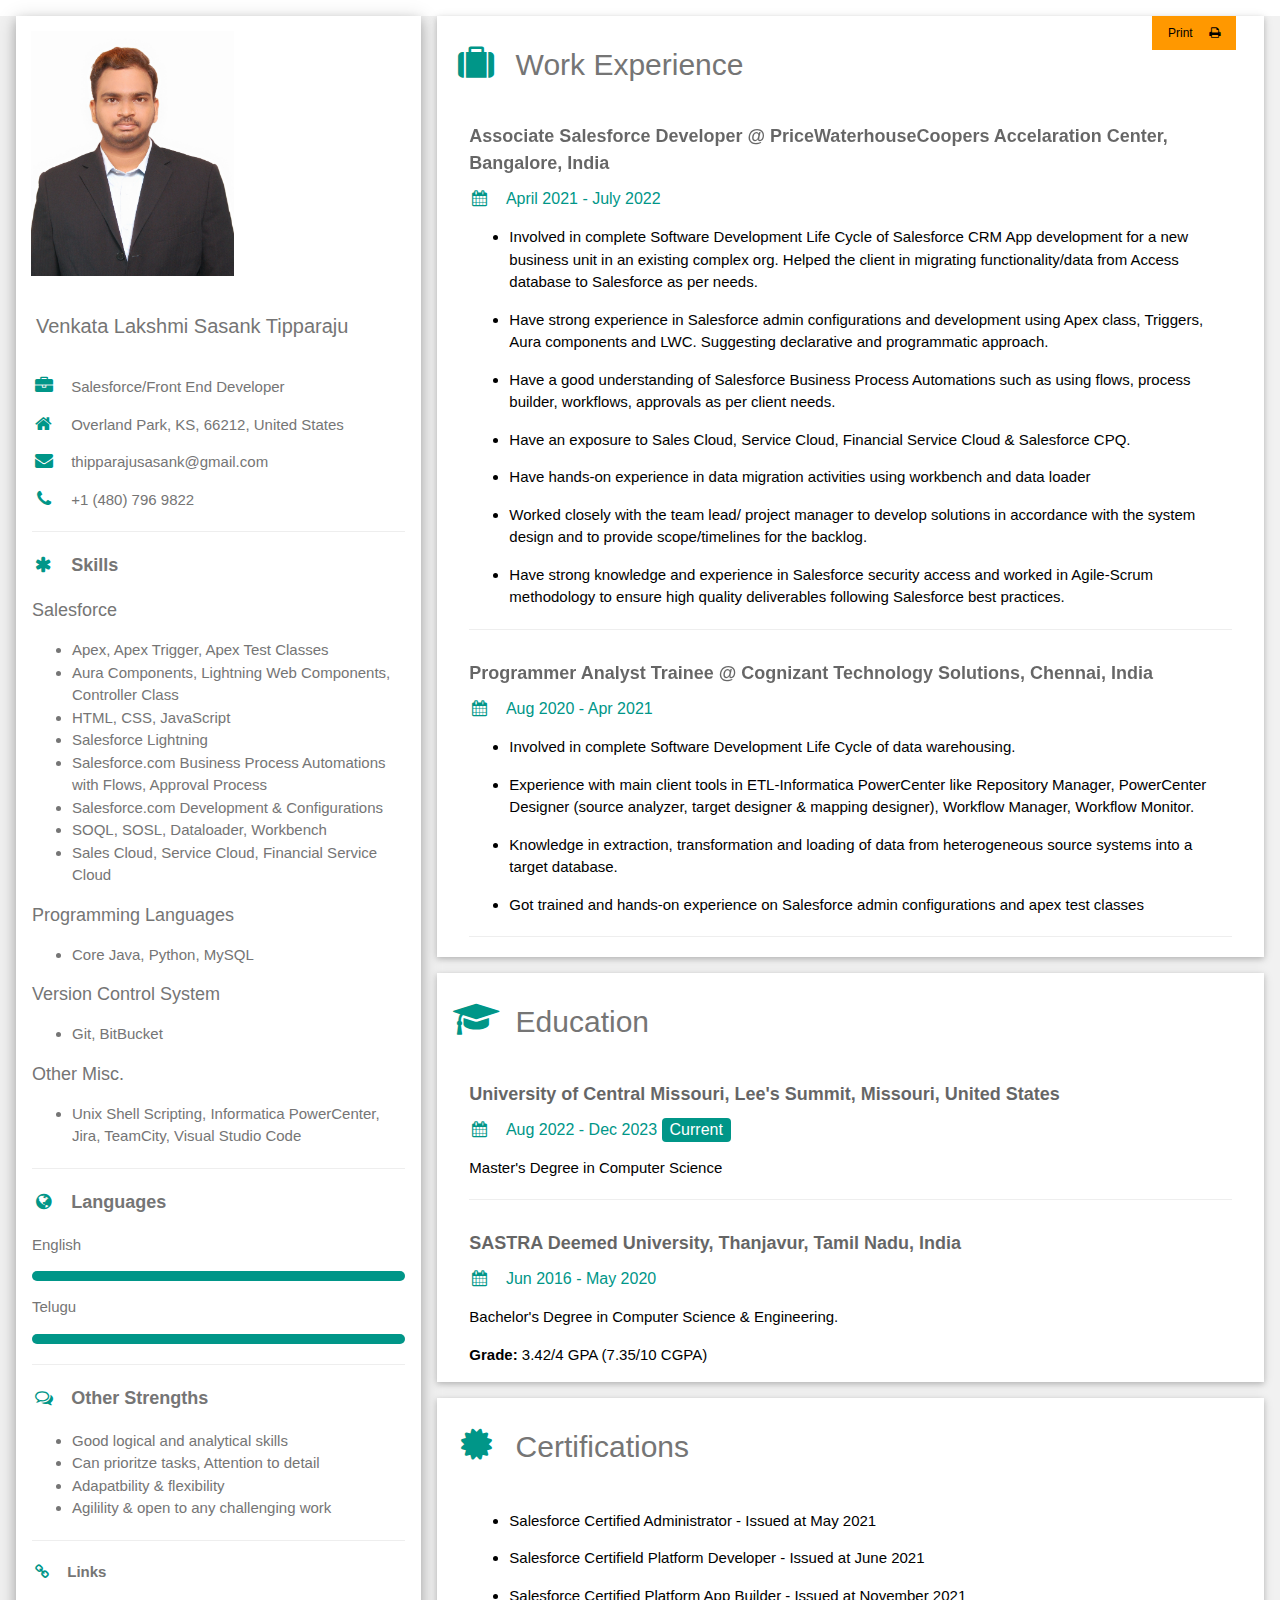
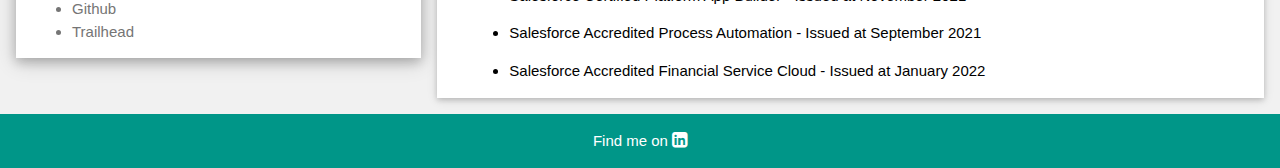
==== MyProfile/resume.html @ 570253f1 "updates" ====
<!DOCTYPE html>
<html>

<head>
    <title>Resume</title>
    <meta charset="UTF-8">
    <meta name="viewport" content="width=device-width, initial-scale=1">
    <link rel="stylesheet" href="https://www.w3schools.com/w3css/4/w3.css">
    <link rel="stylesheet" href="https://cdnjs.cloudflare.com/ajax/libs/font-awesome/4.7.0/css/font-awesome.min.css">
    <link rel="stylesheet" href="myStyles.css">
    <script src="html2pdf.bundle.min.js"></script>
</head>

<body >
    <button id="print_button" class="w3-btn w3-orange w3-small" style="position: fixed;left: 90%;">Print<i class="w3-margin-left fa fa-print"></i></button>
    <main id="main" class="w3-light-grey">  
        <!-- Page Container -->
        <div class="w3-content w3-margin-top" style="max-width:1400px;">
            <!-- The Grid -->
            <div class="w3-row-padding"> 
                <!-- Left Column -->
                <div class="w3-third">
                    <div class="w3-white w3-text-grey w3-card-4">
                        <div class="w3-display-container">
                            <img src="images/pp.jpg" class="res_ppImage" alt="Avatar" style="margin:1em;width:50%;height:75%;">
                            <div class="">
                                <h4 style="margin:1em;">Venkata Lakshmi Sasank Tipparaju</h4>
                            </div>
                        </div>

                        <div class="w3-container">
                            <p>
                                <i class="fa fa-briefcase fa-fw w3-margin-right w3-large w3-text-teal"></i>Salesforce/Front End Developer
                            </p>
                            <p>
                                <i class="fa fa-home fa-fw w3-margin-right w3-large w3-text-teal"></i>Overland Park, KS, 66212, United States
                            </p>
                            <p><a href="mailto:thipparajusasank@gmail.com?subject=Mail from Static Website" style="text-decoration: none;">
                                <i class="fa fa-envelope fa-fw w3-margin-right w3-large w3-text-teal"></i>thipparajusasank@gmail.com
                            </a></p>
                            <a href="tel:+4733378901" style="text-decoration: none;">
                                <i class="fa fa-phone fa-fw w3-margin-right w3-large w3-text-teal"></i>+1 (480) 796 9822
                            </a>
                            <hr>

                            <p class="w3-large"><b>
                                <i class="fa fa-asterisk fa-fw w3-margin-right w3-text-teal"></i>Skills</b>
                            </p>
                            <div>
                                <h5>Salesforce</h5>
                                <ul>
                                    <li>Apex, Apex Trigger, Apex Test Classes</li>
                                    <li>Aura Components, Lightning Web Components, Controller Class</li>
                                    <li>HTML, CSS, JavaScript</li>
                                    <li>Salesforce Lightning</li>
                                    <li>Salesforce.com Business Process Automations with Flows, Approval Process</li>
                                    <li>Salesforce.com Development &#38 Configurations</li>
                                    <li>SOQL, SOSL, Dataloader, Workbench</li>
                                    <li>Sales Cloud, Service Cloud, Financial Service Cloud</li>
                                </ul>
                                <h5>Programming Languages</h5>
                                <ul>
                                    <li>Core Java, Python, MySQL</li>
                                </ul>
                                <h5>Version Control System</h5>
                                <ul>
                                    <li>Git, BitBucket</li>
                                </ul>
                                <h5>Other Misc.</h5>
                                <ul>
                                    <li>Unix Shell Scripting, Informatica PowerCenter, Jira, TeamCity, Visual Studio Code</li>
                                </ul>
                            </div>
                            <hr>
                            <div>
                                <p class="w3-large w3-text-theme">
                                    <b><i class="fa fa-globe fa-fw w3-margin-right w3-text-teal"></i>Languages</b>
                                </p>
                                <p>English</p>
                                <div class="w3-light-grey w3-round-xlarge">
                                    <div class="w3-round-xlarge w3-teal" style="height:10px;width:100%"></div>
                                </div>
                                <p>Telugu</p>
                                <div class="w3-light-grey w3-round-xlarge">
                                    <div class="w3-round-xlarge w3-teal" style="height:10px;width:100%"></div>
                                </div><hr>
                            </div>
                            <div>
                                <p class="w3-large w3-text-theme">
                                    <b><i class="fa fa-comments-o fa-fw w3-margin-right w3-text-teal"></i>Other Strengths</b>
                                </p>
                                <ul>
                                    <li>Good logical and analytical skills</li>
                                    <li>Can prioritze tasks, Attention to detail</li>
                                    <li>Adapatbility &#38 flexibility</li>
                                    <li>Agilility &#38 open to any challenging work</li>
                                </ul> <hr>
                            </div>
                            <div>
                                <b><i class="fa fa-link fa-fw w3-margin-right w3-text-teal"></i>Links</b>
                                <ul>
                                    <li><a href="https://github.com/Sasank09" target="_blank" style="text-decoration: none;">Github</a></li>
                                    <li><a href="https://trailblazer.me/id/sasank09" target="_blank" style="text-decoration: none;">Trailhead</a></li>
                                </ul>
                            </div>
                        </div>
                    </div><br>
                    <!-- End Left Column -->
                </div>

                <!-- Right Column -->
                <div class="w3-twothird">

                    <div class="w3-container w3-card w3-white w3-margin-bottom">
                        <h2 class="w3-text-grey w3-padding-16"><i
                                class="fa fa-suitcase fa-fw w3-margin-right w3-xxlarge w3-text-teal"></i>Work Experience
                        </h2>
                        <div class="w3-container">
                            <h5 class="w3-opacity"><b>Associate Salesforce Developer @ PriceWaterhouseCoopers Accelaration Center, Bangalore, India</b></h5>
                            <h6 class="w3-text-teal"><i class="fa fa-calendar fa-fw w3-margin-right"></i>April 2021 - July 2022</h6>
                            <ul>
                                <li>
                                    <p>Involved in complete Software Development Life Cycle of Salesforce CRM App development for a
                                        new business unit in an existing complex org. Helped the client in migrating functionality/data
                                        from Access database to Salesforce as per needs.
                                    </p>
                                </li>
                                <li>
                                    <p>Have strong experience in Salesforce admin configurations and development using Apex class,
                                        Triggers, Aura components and LWC. Suggesting declarative and programmatic approach.
                                    </p>
                                </li>
                                <li>
                                    <p>Have a good understanding of Salesforce Business Process Automations such as using flows,
                                        process builder, workflows, approvals as per client needs.                         
                                    </p>
                                </li>
                                <li>
                                    <p>Have an exposure to Sales Cloud, Service Cloud, Financial Service Cloud &#38 Salesforce CPQ.
                                    </p>
                                </li>
                                <li>
                                    <p>Have hands-on experience in data migration activities using workbench and data loader
                                    </p>
                                </li>
                                <li>
                                    <p>Worked closely with the team lead/ project manager to develop solutions in accordance with the
                                        system design and to provide scope/timelines for the backlog.
                                    </p>
                                </li>
                                <li>
                                    <p>Have strong knowledge and experience in Salesforce security access and worked in Agile-Scrum
                                        methodology to ensure high quality deliverables following Salesforce best practices.
                                    </p>
                                </li>
                            </ul>
                            <hr>
                        </div>
                        <div class="w3-container">
                            <h5 class="w3-opacity"><b>Programmer Analyst Trainee @ Cognizant Technology Solutions, Chennai, India</b></h5>
                            <h6 class="w3-text-teal"><i class="fa fa-calendar fa-fw w3-margin-right"></i>Aug 2020 - Apr 2021
                            </h6>
                            <ul>
                                <li>
                                    <p>Involved in complete Software Development Life Cycle of data warehousing.
                                    </p>
                                </li>
                                <li>
                                    <p>Experience with main client tools in ETL-Informatica PowerCenter like Repository Manager,
                                        PowerCenter Designer (source analyzer, target designer &#38 mapping designer), Workflow Manager,
                                        Workflow Monitor.
                                    </p>
                                </li>
                                <li>
                                    <p> Knowledge in extraction, transformation and loading of data from heterogeneous source systems
                                        into a target database.
                                    </p>
                                </li>
                                <li>
                                    <p>Got trained and hands-on experience on Salesforce admin configurations and apex test classes
                                    </p>
                                </li>
                            </ul>
                            <hr>
                        </div>
                    </div>

                    <div class="w3-container w3-card w3-white w3-margin-bottom">
                        <h2 class="w3-text-grey w3-padding-16"><i
                                class="fa fa-graduation-cap fa-fw w3-margin-right w3-xxlarge w3-text-teal"></i>Education</h2>
                        <div class="w3-container">
                            <h5 class="w3-opacity"><b>University of Central Missouri, Lee's Summit, Missouri, United States</b></h5>
                            <h6 class="w3-text-teal"><i class="fa fa-calendar fa-fw w3-margin-right"></i>Aug 2022 - Dec 2023 
                                <span class="w3-tag w3-teal w3-round">Current</span>
                            </h6>
                            <p>Master's Degree in Computer Science</p>
                            <hr>
                        </div>
                        <div class="w3-container">
                            <h5 class="w3-opacity"><b>SASTRA Deemed University, Thanjavur, Tamil Nadu, India</b></h5>
                            <h6 class="w3-text-teal"><i class="fa fa-calendar fa-fw w3-margin-right"></i>Jun 2016 - May 2020
                            </h6>
                            <p>Bachelor's Degree in Computer Science &#38 Engineering.</p>
                            <p><b>Grade: </b>3.42/4 GPA (7.35/10 CGPA) <i class="w3-margin-left fa fa-user-graduate"></i></p>
                        </div>
                    </div>

                    <div class="w3-container w3-card w3-white">
                        <h2 class="w3-text-grey w3-padding-16"><i
                                class="fa fa-certificate fa-fw w3-margin-right w3-xxlarge w3-text-teal"></i>Certifications</h2>
                        <div class="w3-container">
                            <ul>
                                <li>
                                    <p>Salesforce Certified Administrator - Issued at May 2021</p>
                                </li>
                                <li>
                                    <p>Salesforce Certifield Platform Developer - Issued at June 2021</p>
                                </li>
                                <li>
                                    <p>Salesforce Certified Platform App Builder - Issued at November 2021</p>
                                </li>
                                <li>
                                    <p>Salesforce Accredited Process Automation - Issued at September 2021</p>
                                </li>
                                <li>
                                    <p>Salesforce Accredited Financial Service Cloud - Issued at January 2022</p>
                                </li>
                            </ul>
                        </div>
                    </div>

                <!-- End Right Column -->
                </div>

            <!-- End Grid -->
            </div>

        <!-- End Page Container -->
        </div>

        <footer class="w3-container w3-teal w3-center w3-margin-top w3-padding-16">
            <span>Find me on</span>
            <a href="https://www.linkedin.com/in/sasank-tipparaju-806408184/" target="_blank">
                <i class="fa fa-linkedin-square w3-hover-opacity w3-large"></i></a>
        </footer>
    </main>

    <script>
        const btn = document.getElementById("print_button");
        btn.addEventListener("click", function(){
        var element = document.getElementById('main');
        if( confirm('Are you sure you want to save this as pdf file') ) {
            html2pdf().from(element).save('Resume_Sasank Tipparaju.pdf');
        }
        });
    </script>
</body>

</html>
---- MyProfile/myStyles.css ----
.res_ppImage {
    margin:1em;
    width:50%; 
    height:75%
}

.res_name {
    margin:1em;
}

.button-container-div {
    float: right;
    position: fixed;
    left: 90%;
}
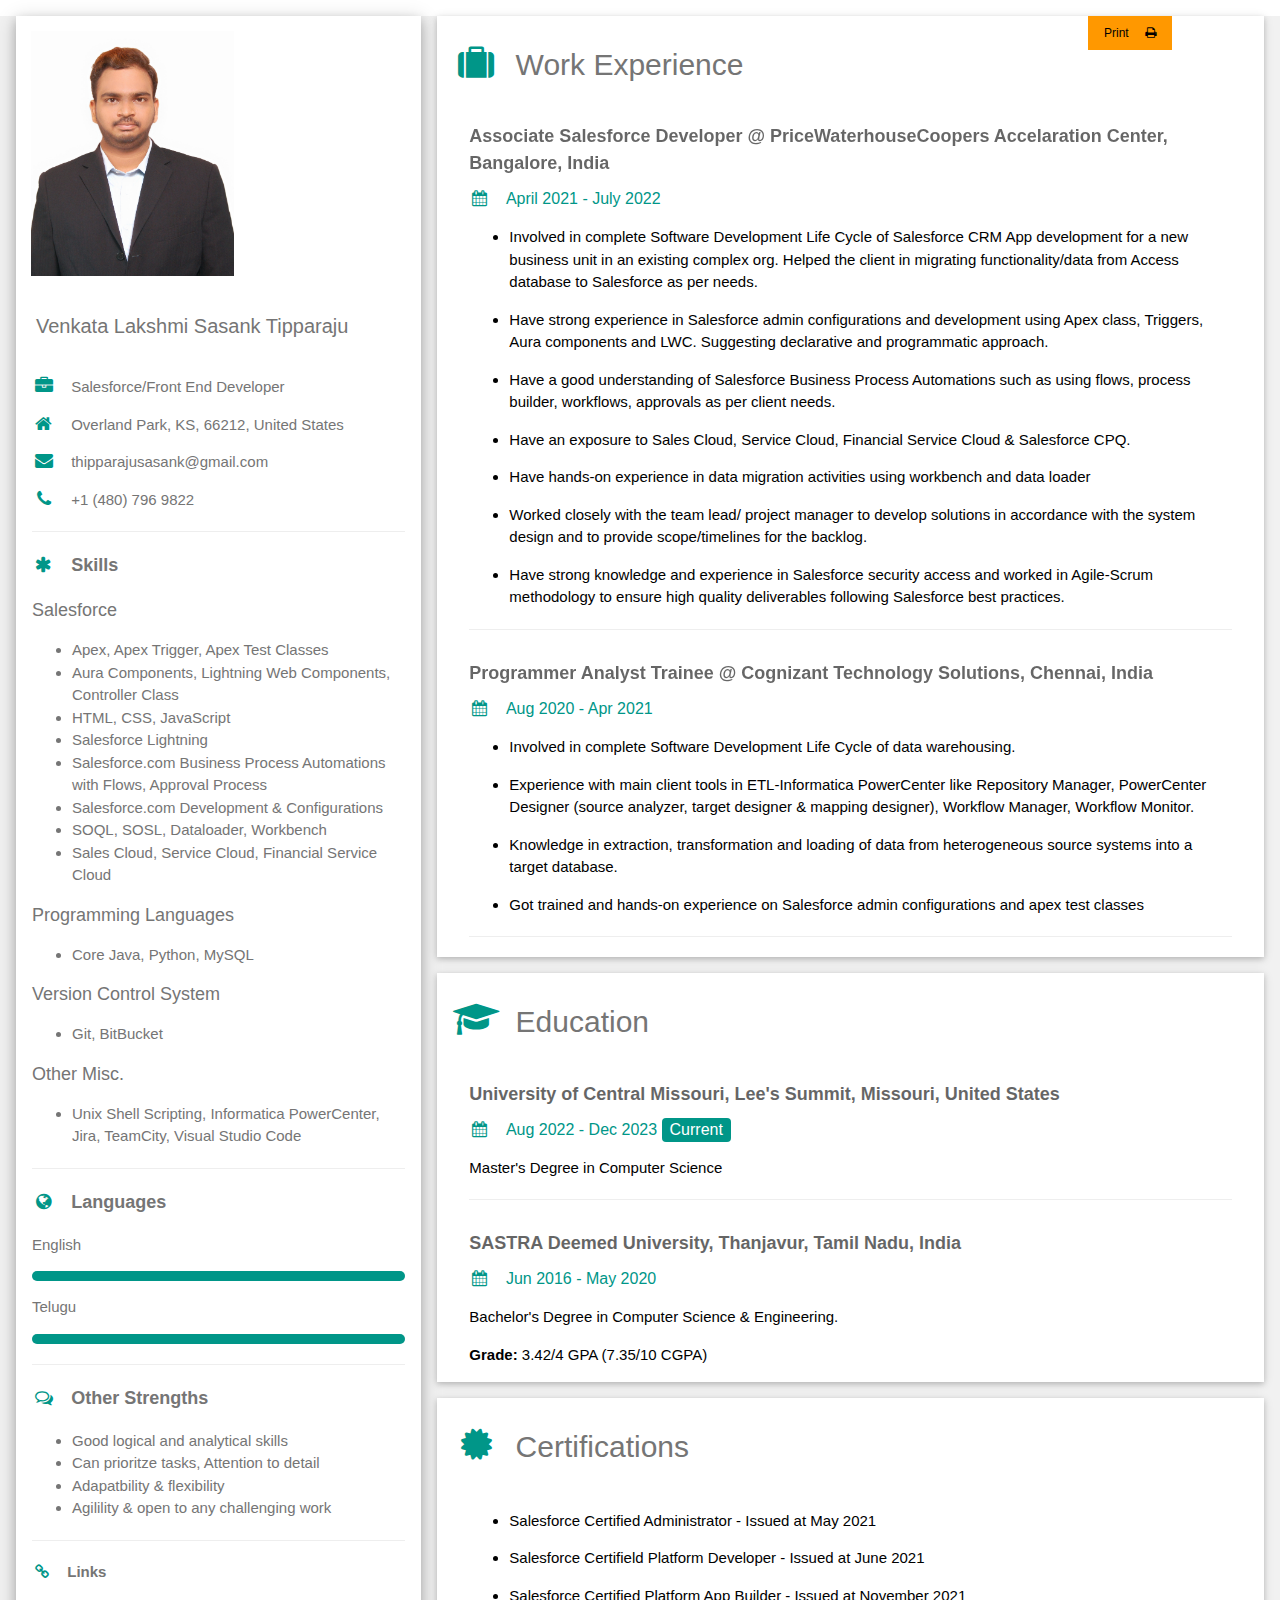
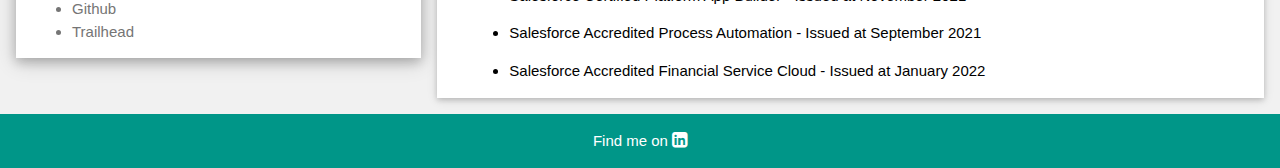
==== commit 8feddae0: "Updates" ====
--- a/MyProfile/resume.html
+++ b/MyProfile/resume.html
@@ -7,12 +7,11 @@
     <meta name="viewport" content="width=device-width, initial-scale=1">
     <link rel="stylesheet" href="https://www.w3schools.com/w3css/4/w3.css">
     <link rel="stylesheet" href="https://cdnjs.cloudflare.com/ajax/libs/font-awesome/4.7.0/css/font-awesome.min.css">
-    <link rel="stylesheet" href="myStyles.css">
     <script src="html2pdf.bundle.min.js"></script>
 </head>
 
 <body >
-    <button id="print_button" class="w3-btn w3-orange w3-small" style="position: fixed;left: 90%;">Print<i class="w3-margin-left fa fa-print"></i></button>
+    <button id="print_button" class="w3-btn w3-orange w3-small" style="position: fixed;left: 85%;">Print<i class="w3-margin-left fa fa-print"></i></button>
     <main id="main" class="w3-light-grey">  
         <!-- Page Container -->
         <div class="w3-content w3-margin-top" style="max-width:1400px;">
@@ -256,4 +255,4 @@
     </script>
 </body>
 
-</html>+</html>
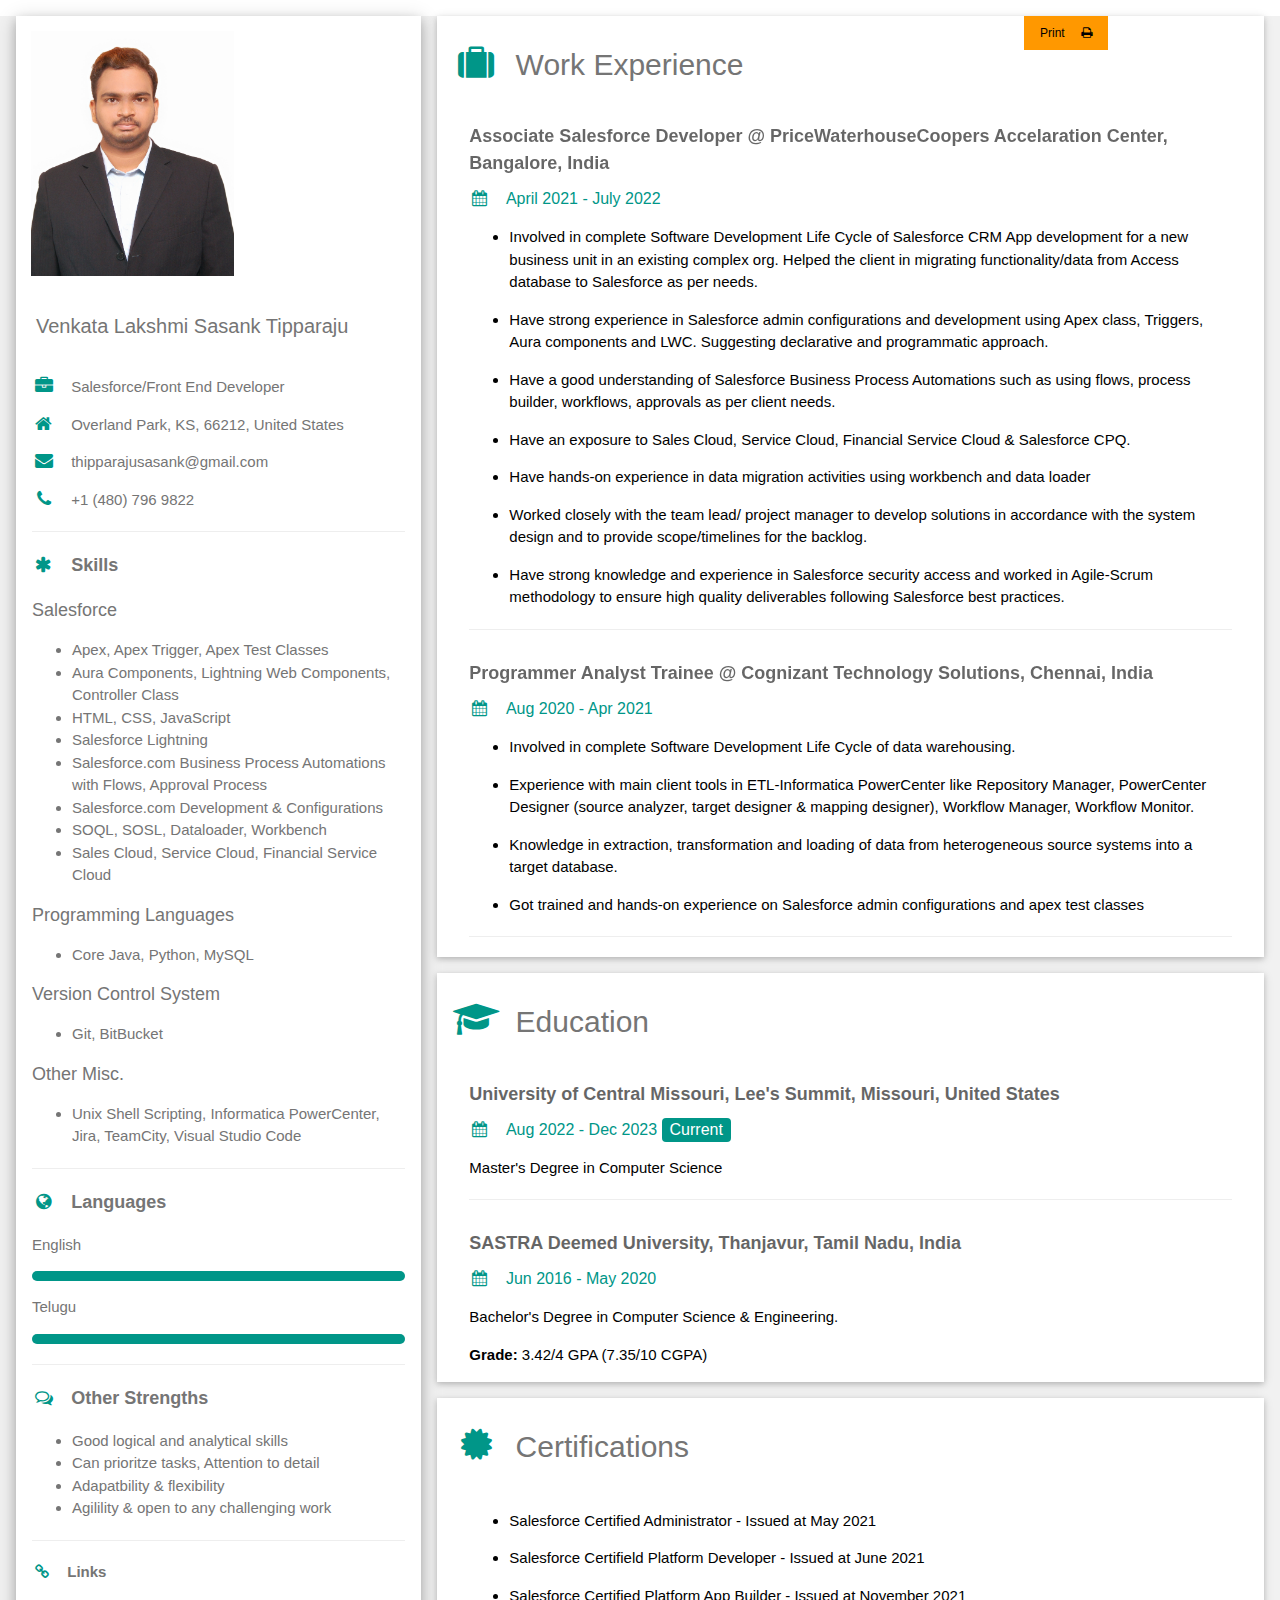
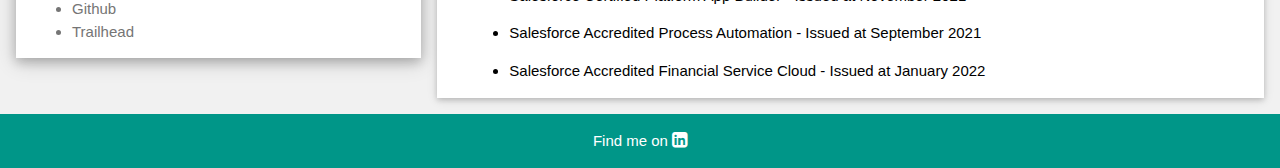
==== commit a9dbf3e5: "Updates" ====
--- a/MyProfile/resume.html
+++ b/MyProfile/resume.html
@@ -11,7 +11,7 @@
 </head>
 
 <body >
-    <button id="print_button" class="w3-btn w3-orange w3-small" style="position: fixed;left: 85%;">Print<i class="w3-margin-left fa fa-print"></i></button>
+    <button id="print_button" class="w3-btn w3-orange w3-small" style="position: fixed;left: 80%;">Print<i class="w3-margin-left fa fa-print"></i></button>
     <main id="main" class="w3-light-grey">  
         <!-- Page Container -->
         <div class="w3-content w3-margin-top" style="max-width:1400px;">
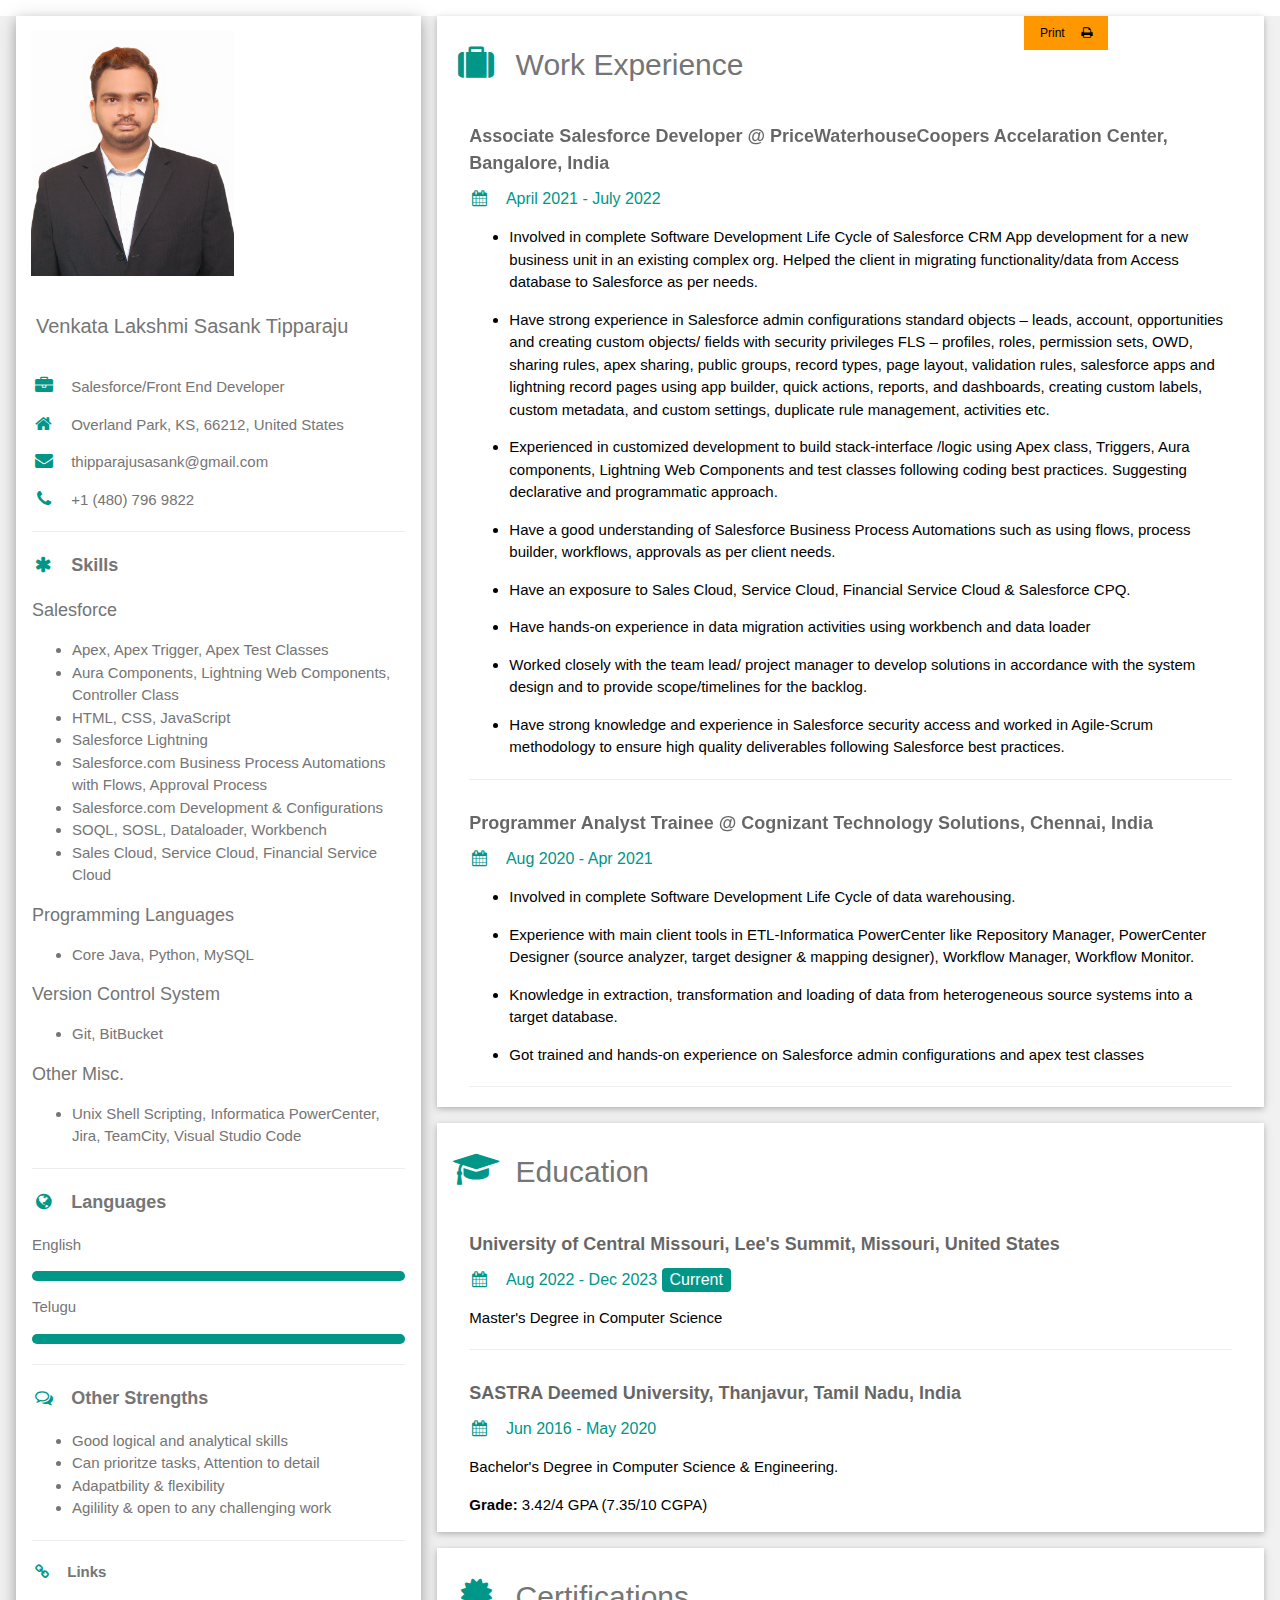
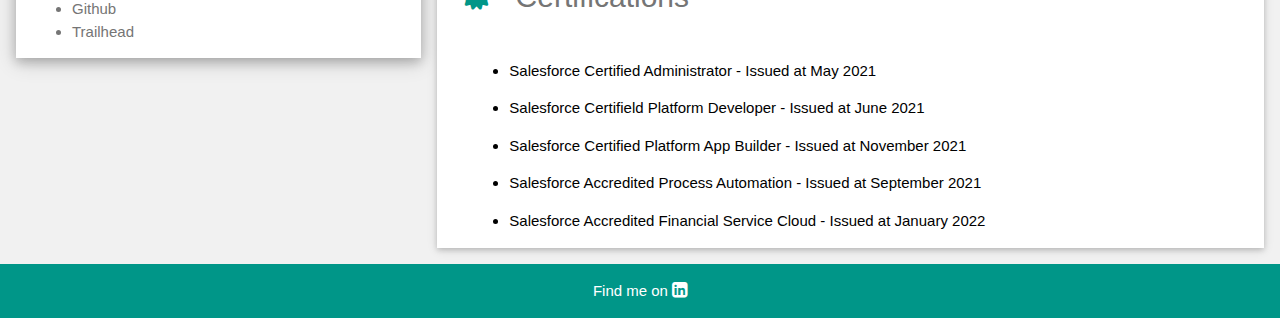
==== commit ef2a98d3: "Update resume.html" ====
--- a/MyProfile/resume.html
+++ b/MyProfile/resume.html
@@ -125,8 +125,11 @@
                                     </p>
                                 </li>
                                 <li>
-                                    <p>Have strong experience in Salesforce admin configurations and development using Apex class,
-                                        Triggers, Aura components and LWC. Suggesting declarative and programmatic approach.
+                                    <p>Have strong experience in Salesforce admin configurations standard objects – leads, account, opportunities and creating custom objects/ fields with security privileges FLS – profiles, roles, permission sets, OWD, sharing rules, apex sharing, public groups, record types, page layout, validation rules, salesforce apps and lightning record pages using app builder, quick actions, reports, and dashboards, creating custom labels, custom metadata, and custom settings, duplicate rule management, activities etc.
+                                    </p>
+                                </li>
+                                <li>
+                                    <p>Experienced in customized development to build stack-interface /logic using Apex class, Triggers, Aura components, Lightning Web Components and test classes following coding best practices. Suggesting declarative and programmatic approach.
                                     </p>
                                 </li>
                                 <li>
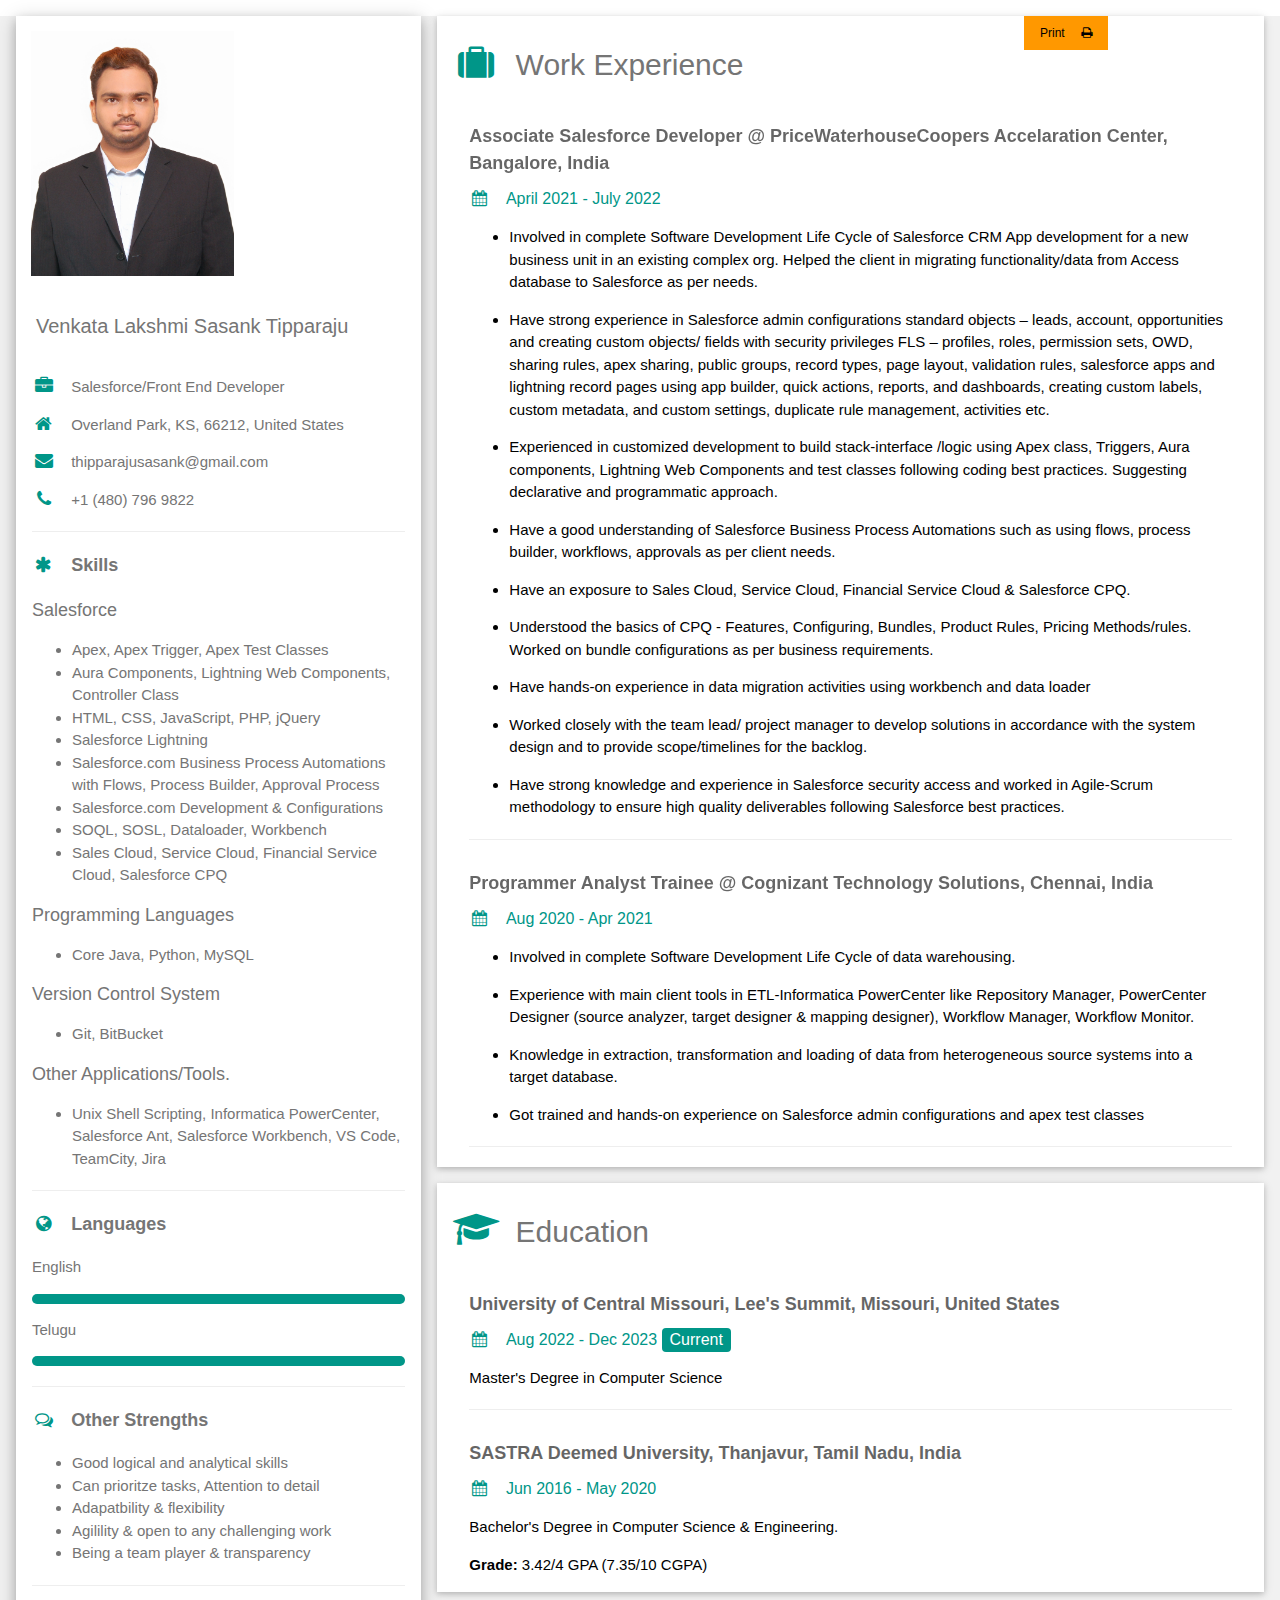
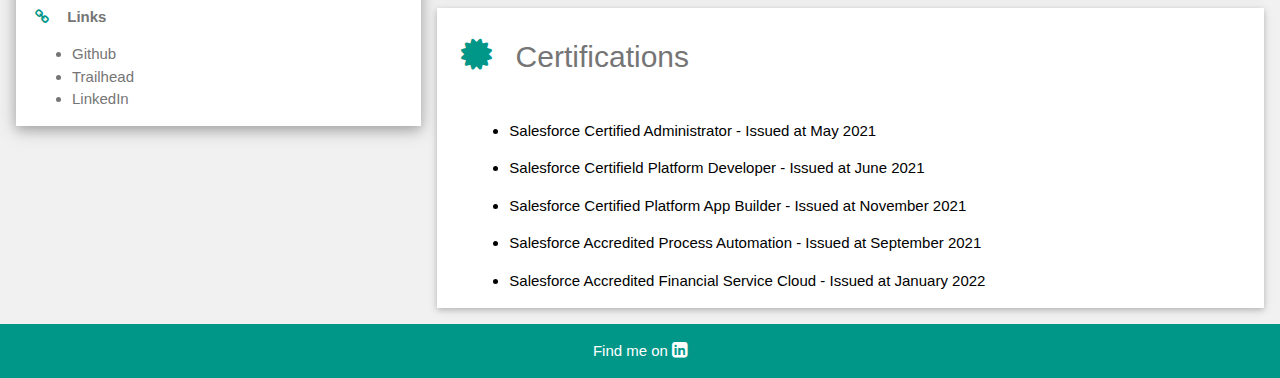
==== commit fc4cc037: "changes" ====
--- a/MyProfile/resume.html
+++ b/MyProfile/resume.html
@@ -50,12 +50,12 @@
                                 <ul>
                                     <li>Apex, Apex Trigger, Apex Test Classes</li>
                                     <li>Aura Components, Lightning Web Components, Controller Class</li>
-                                    <li>HTML, CSS, JavaScript</li>
+                                    <li>HTML, CSS, JavaScript, PHP, jQuery</li>
                                     <li>Salesforce Lightning</li>
-                                    <li>Salesforce.com Business Process Automations with Flows, Approval Process</li>
+                                    <li>Salesforce.com Business Process Automations with Flows, Process Builder, Approval Process</li>
                                     <li>Salesforce.com Development &#38 Configurations</li>
                                     <li>SOQL, SOSL, Dataloader, Workbench</li>
-                                    <li>Sales Cloud, Service Cloud, Financial Service Cloud</li>
+                                    <li>Sales Cloud, Service Cloud, Financial Service Cloud, Salesforce CPQ</li>
                                 </ul>
                                 <h5>Programming Languages</h5>
                                 <ul>
@@ -65,9 +65,9 @@
                                 <ul>
                                     <li>Git, BitBucket</li>
                                 </ul>
-                                <h5>Other Misc.</h5>
-                                <ul>
-                                    <li>Unix Shell Scripting, Informatica PowerCenter, Jira, TeamCity, Visual Studio Code</li>
+                                <h5>Other Applications/Tools.</h5>
+                                <ul>
+                                    <li>Unix Shell Scripting, Informatica PowerCenter, Salesforce Ant, Salesforce Workbench, VS Code, TeamCity, Jira</li>
                                 </ul>
                             </div>
                             <hr>
@@ -93,6 +93,7 @@
                                     <li>Can prioritze tasks, Attention to detail</li>
                                     <li>Adapatbility &#38 flexibility</li>
                                     <li>Agilility &#38 open to any challenging work</li>
+                                    <li>Being a team player &#38 transparency</li>
                                 </ul> <hr>
                             </div>
                             <div>
@@ -100,6 +101,7 @@
                                 <ul>
                                     <li><a href="https://github.com/Sasank09" target="_blank" style="text-decoration: none;">Github</a></li>
                                     <li><a href="https://trailblazer.me/id/sasank09" target="_blank" style="text-decoration: none;">Trailhead</a></li>
+                                    <li><a href="https://www.linkedin.com/in/sasank-tipparaju-806408184/" target="_blank" style="text-decoration: none;">LinkedIn</a></li>
                                 </ul>
                             </div>
                         </div>
@@ -140,6 +142,9 @@
                                 <li>
                                     <p>Have an exposure to Sales Cloud, Service Cloud, Financial Service Cloud &#38 Salesforce CPQ.
                                     </p>
+                                </li>
+                                <li>
+                                    <p>Understood the basics of CPQ - Features, Configuring, Bundles, Product Rules, Pricing Methods/rules. Worked on bundle configurations as per business requirements.</p>
                                 </li>
                                 <li>
                                     <p>Have hands-on experience in data migration activities using workbench and data loader
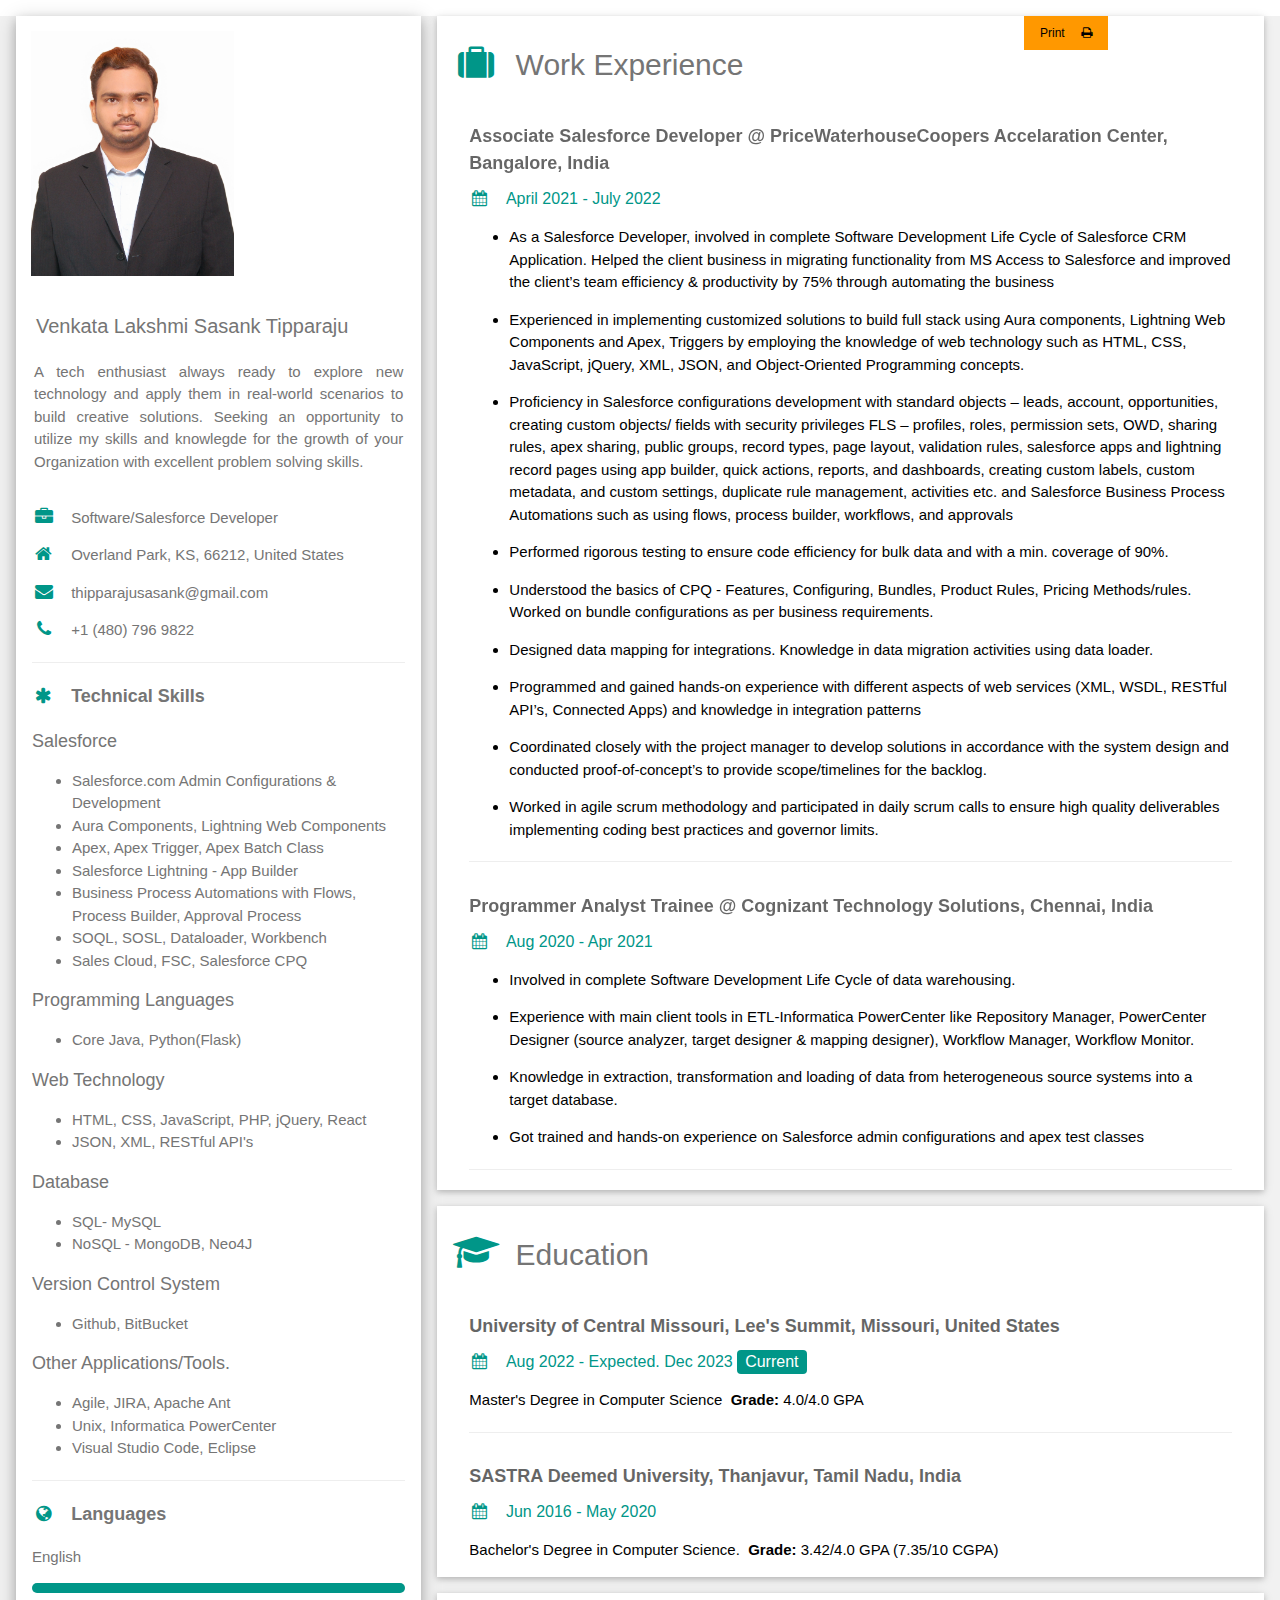
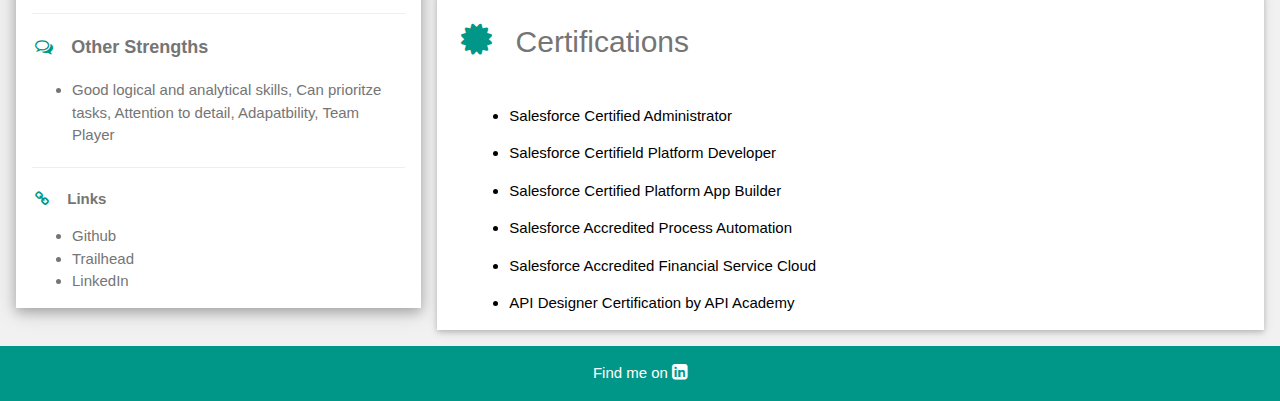
==== commit 63f68590: "update" ====
--- a/MyProfile/resume.html
+++ b/MyProfile/resume.html
@@ -24,12 +24,13 @@
                             <img src="images/pp.jpg" class="res_ppImage" alt="Avatar" style="margin:1em;width:50%;height:75%;">
                             <div class="">
                                 <h4 style="margin:1em;">Venkata Lakshmi Sasank Tipparaju</h4>
+                                <p style="margin:1.2em; text-align: justify;" >A tech enthusiast always ready to explore new technology and apply them in real-world scenarios to build creative solutions. Seeking an opportunity to utilize my skills and knowlegde for the growth of your Organization with excellent problem solving skills.</p>
                             </div>
                         </div>
 
                         <div class="w3-container">
                             <p>
-                                <i class="fa fa-briefcase fa-fw w3-margin-right w3-large w3-text-teal"></i>Salesforce/Front End Developer
+                                <i class="fa fa-briefcase fa-fw w3-margin-right w3-large w3-text-teal"></i>Software/Salesforce Developer
                             </p>
                             <p>
                                 <i class="fa fa-home fa-fw w3-margin-right w3-large w3-text-teal"></i>Overland Park, KS, 66212, United States
@@ -37,37 +38,48 @@
                             <p><a href="mailto:thipparajusasank@gmail.com?subject=Mail from Static Website" style="text-decoration: none;">
                                 <i class="fa fa-envelope fa-fw w3-margin-right w3-large w3-text-teal"></i>thipparajusasank@gmail.com
                             </a></p>
-                            <a href="tel:+4733378901" style="text-decoration: none;">
+                            <a href="tel:+14807969822" style="text-decoration: none;">
                                 <i class="fa fa-phone fa-fw w3-margin-right w3-large w3-text-teal"></i>+1 (480) 796 9822
                             </a>
                             <hr>
 
                             <p class="w3-large"><b>
-                                <i class="fa fa-asterisk fa-fw w3-margin-right w3-text-teal"></i>Skills</b>
+                                <i class="fa fa-asterisk fa-fw w3-margin-right w3-text-teal"></i>Technical Skills</b>
                             </p>
                             <div>
                                 <h5>Salesforce</h5>
                                 <ul>
-                                    <li>Apex, Apex Trigger, Apex Test Classes</li>
-                                    <li>Aura Components, Lightning Web Components, Controller Class</li>
-                                    <li>HTML, CSS, JavaScript, PHP, jQuery</li>
-                                    <li>Salesforce Lightning</li>
-                                    <li>Salesforce.com Business Process Automations with Flows, Process Builder, Approval Process</li>
-                                    <li>Salesforce.com Development &#38 Configurations</li>
+                                    <li>Salesforce.com Admin Configurations &#38 Development</li>
+                                    <li>Aura Components, Lightning Web Components</li>
+                                    <li>Apex, Apex Trigger, Apex Batch Class</li>
+                                    <li>Salesforce Lightning - App Builder</li>
+                                    <li>Business Process Automations with Flows, Process Builder, Approval Process</li>
                                     <li>SOQL, SOSL, Dataloader, Workbench</li>
-                                    <li>Sales Cloud, Service Cloud, Financial Service Cloud, Salesforce CPQ</li>
+                                    <li>Sales Cloud, FSC, Salesforce CPQ</li>
                                 </ul>
                                 <h5>Programming Languages</h5>
                                 <ul>
-                                    <li>Core Java, Python, MySQL</li>
+                                    <li>Core Java, Python(Flask)</li>
+                                </ul>
+                                <h5>Web Technology</h5>
+                                <ul>
+                                    <li>HTML, CSS, JavaScript, PHP, jQuery, React</li>
+                                    <li>JSON, XML, RESTful API's</li>
+                                </ul>
+                                <h5>Database</h5>
+                                <ul>
+                                    <li>SQL- MySQL</li>
+                                    <li>NoSQL - MongoDB, Neo4J</li>
                                 </ul>
                                 <h5>Version Control System</h5>
                                 <ul>
-                                    <li>Git, BitBucket</li>
+                                    <li>Github, BitBucket</li>
                                 </ul>
                                 <h5>Other Applications/Tools.</h5>
                                 <ul>
-                                    <li>Unix Shell Scripting, Informatica PowerCenter, Salesforce Ant, Salesforce Workbench, VS Code, TeamCity, Jira</li>
+                                    <li>Agile, JIRA, Apache Ant</li>
+                                    <li>Unix, Informatica PowerCenter</li>
+                                    <li>Visual Studio Code, Eclipse</li>
                                 </ul>
                             </div>
                             <hr>
@@ -78,10 +90,6 @@
                                 <p>English</p>
                                 <div class="w3-light-grey w3-round-xlarge">
                                     <div class="w3-round-xlarge w3-teal" style="height:10px;width:100%"></div>
-                                </div>
-                                <p>Telugu</p>
-                                <div class="w3-light-grey w3-round-xlarge">
-                                    <div class="w3-round-xlarge w3-teal" style="height:10px;width:100%"></div>
                                 </div><hr>
                             </div>
                             <div>
@@ -89,11 +97,7 @@
                                     <b><i class="fa fa-comments-o fa-fw w3-margin-right w3-text-teal"></i>Other Strengths</b>
                                 </p>
                                 <ul>
-                                    <li>Good logical and analytical skills</li>
-                                    <li>Can prioritze tasks, Attention to detail</li>
-                                    <li>Adapatbility &#38 flexibility</li>
-                                    <li>Agilility &#38 open to any challenging work</li>
-                                    <li>Being a team player &#38 transparency</li>
+                                    <li>Good logical and analytical skills, Can prioritze tasks, Attention to detail, Adapatbility, Team Player</li>
                                 </ul> <hr>
                             </div>
                             <div>
@@ -121,43 +125,38 @@
                             <h6 class="w3-text-teal"><i class="fa fa-calendar fa-fw w3-margin-right"></i>April 2021 - July 2022</h6>
                             <ul>
                                 <li>
-                                    <p>Involved in complete Software Development Life Cycle of Salesforce CRM App development for a
-                                        new business unit in an existing complex org. Helped the client in migrating functionality/data
-                                        from Access database to Salesforce as per needs.
-                                    </p>
-                                </li>
-                                <li>
-                                    <p>Have strong experience in Salesforce admin configurations standard objects – leads, account, opportunities and creating custom objects/ fields with security privileges FLS – profiles, roles, permission sets, OWD, sharing rules, apex sharing, public groups, record types, page layout, validation rules, salesforce apps and lightning record pages using app builder, quick actions, reports, and dashboards, creating custom labels, custom metadata, and custom settings, duplicate rule management, activities etc.
-                                    </p>
-                                </li>
-                                <li>
-                                    <p>Experienced in customized development to build stack-interface /logic using Apex class, Triggers, Aura components, Lightning Web Components and test classes following coding best practices. Suggesting declarative and programmatic approach.
-                                    </p>
-                                </li>
-                                <li>
-                                    <p>Have a good understanding of Salesforce Business Process Automations such as using flows,
-                                        process builder, workflows, approvals as per client needs.                         
-                                    </p>
-                                </li>
-                                <li>
-                                    <p>Have an exposure to Sales Cloud, Service Cloud, Financial Service Cloud &#38 Salesforce CPQ.
-                                    </p>
+                                    <p>As a Salesforce Developer, involved in complete Software Development Life Cycle of Salesforce CRM Application. 
+                                        Helped the client business in migrating functionality from MS Access to Salesforce and improved the client’s team efficiency &#38 productivity by 75% through automating the business
+                                    </p>
+                                </li>
+                                <li>
+                                    <p>Experienced in implementing customized solutions to build full stack using Aura components, Lightning Web Components and Apex, Triggers by employing the knowledge of web technology such as HTML, CSS, JavaScript, jQuery, XML, JSON, and Object-Oriented Programming concepts.
+                                    </p>
+                                </li>
+                                <li>
+                                    <p>Proficiency in Salesforce configurations development with standard objects – leads, account, opportunities, creating custom objects/ fields with security privileges FLS – profiles, roles, permission sets, OWD, sharing rules, apex sharing, public groups, record types, page layout, validation rules, salesforce apps and lightning record pages using app builder, quick actions, reports, and dashboards, creating custom labels, custom metadata, and custom settings, duplicate rule management, activities etc. 
+                                        and Salesforce Business Process Automations such as using flows, process builder, workflows, and approvals                        
+                                    </p>
+                                </li>
+                                <li>
+                                    <p>Performed rigorous testing to ensure code efficiency for bulk data and with a min. coverage of 90%.</p>
                                 </li>
                                 <li>
                                     <p>Understood the basics of CPQ - Features, Configuring, Bundles, Product Rules, Pricing Methods/rules. Worked on bundle configurations as per business requirements.</p>
                                 </li>
                                 <li>
-                                    <p>Have hands-on experience in data migration activities using workbench and data loader
-                                    </p>
-                                </li>
-                                <li>
-                                    <p>Worked closely with the team lead/ project manager to develop solutions in accordance with the
-                                        system design and to provide scope/timelines for the backlog.
-                                    </p>
-                                </li>
-                                <li>
-                                    <p>Have strong knowledge and experience in Salesforce security access and worked in Agile-Scrum
-                                        methodology to ensure high quality deliverables following Salesforce best practices.
+                                    <p>Designed data mapping for integrations. Knowledge in data migration activities using data loader.
+                                    </p>
+                                </li>
+                                <li>
+                                    <p>Programmed and gained hands-on experience with different aspects of web services (XML, WSDL, RESTful API’s, Connected Apps) and knowledge in integration patterns</p>
+                                </li>
+                                <li>
+                                    <p>Coordinated closely with the project manager to develop solutions in accordance with the system design and conducted proof-of-concept’s to provide scope/timelines for the backlog.
+                                    </p>
+                                </li>
+                                <li>
+                                    <p>Worked in agile scrum methodology and participated in daily scrum calls to ensure high quality deliverables implementing coding best practices and governor limits.
                                     </p>
                                 </li>
                             </ul>
@@ -197,18 +196,17 @@
                                 class="fa fa-graduation-cap fa-fw w3-margin-right w3-xxlarge w3-text-teal"></i>Education</h2>
                         <div class="w3-container">
                             <h5 class="w3-opacity"><b>University of Central Missouri, Lee's Summit, Missouri, United States</b></h5>
-                            <h6 class="w3-text-teal"><i class="fa fa-calendar fa-fw w3-margin-right"></i>Aug 2022 - Dec 2023 
+                            <h6 class="w3-text-teal"><i class="fa fa-calendar fa-fw w3-margin-right"></i>Aug 2022 -  Expected. Dec 2023 
                                 <span class="w3-tag w3-teal w3-round">Current</span>
                             </h6>
-                            <p>Master's Degree in Computer Science</p>
+                            <p>Master's Degree in Computer Science &nbsp;<b>Grade: </b>4.0/4.0 GPA <i class="w3-margin-left fa fa-user-graduate"></i></p>
                             <hr>
                         </div>
                         <div class="w3-container">
                             <h5 class="w3-opacity"><b>SASTRA Deemed University, Thanjavur, Tamil Nadu, India</b></h5>
                             <h6 class="w3-text-teal"><i class="fa fa-calendar fa-fw w3-margin-right"></i>Jun 2016 - May 2020
                             </h6>
-                            <p>Bachelor's Degree in Computer Science &#38 Engineering.</p>
-                            <p><b>Grade: </b>3.42/4 GPA (7.35/10 CGPA) <i class="w3-margin-left fa fa-user-graduate"></i></p>
+                            <p>Bachelor's Degree in Computer Science. &nbsp;<b>Grade: </b>3.42/4.0 GPA (7.35/10 CGPA) <i class="w3-margin-left fa fa-user-graduate"></i></p>
                         </div>
                     </div>
 
@@ -218,19 +216,22 @@
                         <div class="w3-container">
                             <ul>
                                 <li>
-                                    <p>Salesforce Certified Administrator - Issued at May 2021</p>
-                                </li>
-                                <li>
-                                    <p>Salesforce Certifield Platform Developer - Issued at June 2021</p>
-                                </li>
-                                <li>
-                                    <p>Salesforce Certified Platform App Builder - Issued at November 2021</p>
-                                </li>
-                                <li>
-                                    <p>Salesforce Accredited Process Automation - Issued at September 2021</p>
-                                </li>
-                                <li>
-                                    <p>Salesforce Accredited Financial Service Cloud - Issued at January 2022</p>
+                                    <p>Salesforce Certified Administrator</p>
+                                </li>
+                                <li>
+                                    <p>Salesforce Certifield Platform Developer</p>
+                                </li>
+                                <li>
+                                    <p>Salesforce Certified Platform App Builder</p>
+                                </li>
+                                <li>
+                                    <p>Salesforce Accredited Process Automation</p>
+                                </li>
+                                <li>
+                                    <p>Salesforce Accredited Financial Service Cloud</p>
+                                </li>
+                                <li>
+                                    <p>API Designer Certification by API Academy</p>
                                 </li>
                             </ul>
                         </div>
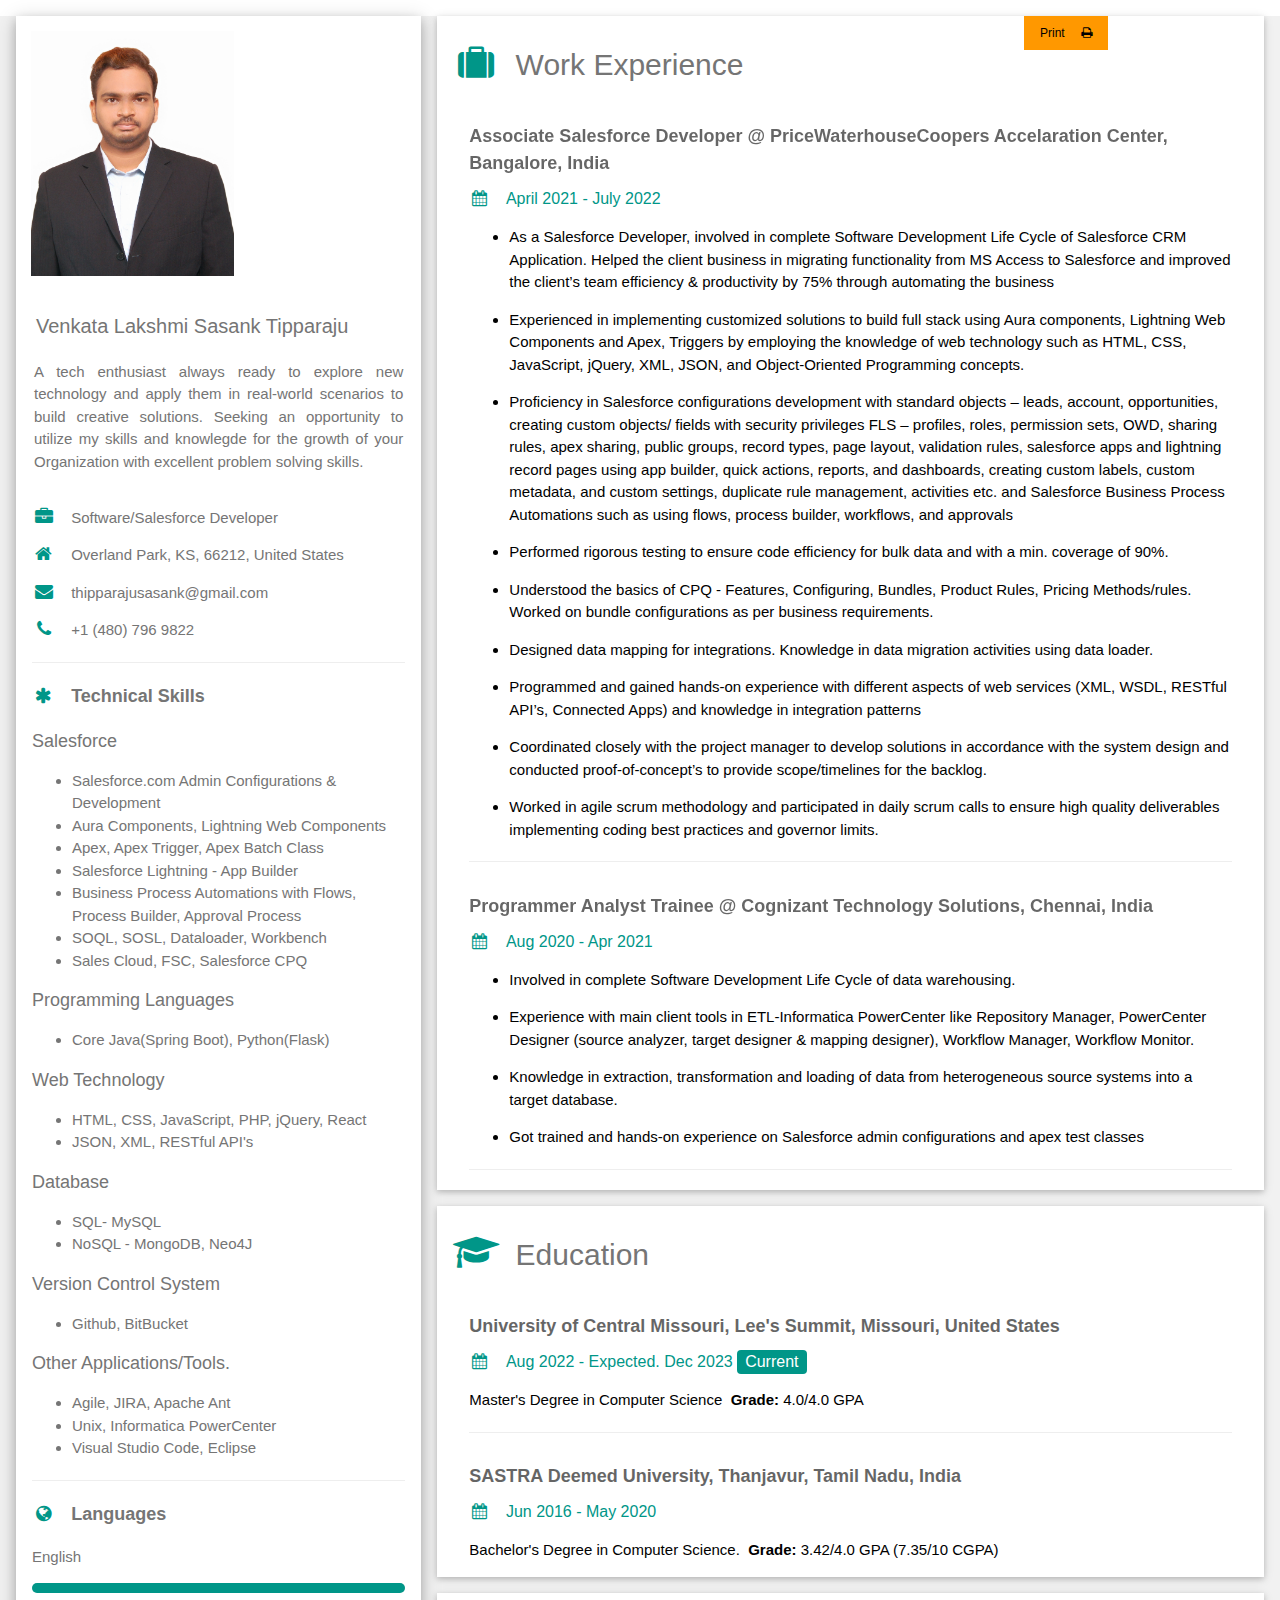
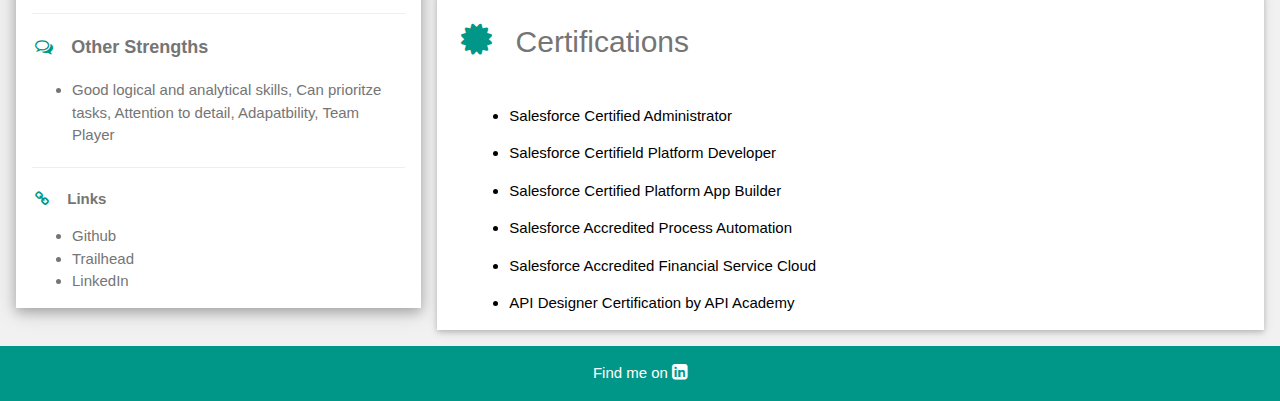
==== commit cc674417: "Update resume.html" ====
--- a/MyProfile/resume.html
+++ b/MyProfile/resume.html
@@ -59,7 +59,7 @@
                                 </ul>
                                 <h5>Programming Languages</h5>
                                 <ul>
-                                    <li>Core Java, Python(Flask)</li>
+                                    <li>Core Java(Spring Boot), Python(Flask)</li>
                                 </ul>
                                 <h5>Web Technology</h5>
                                 <ul>
